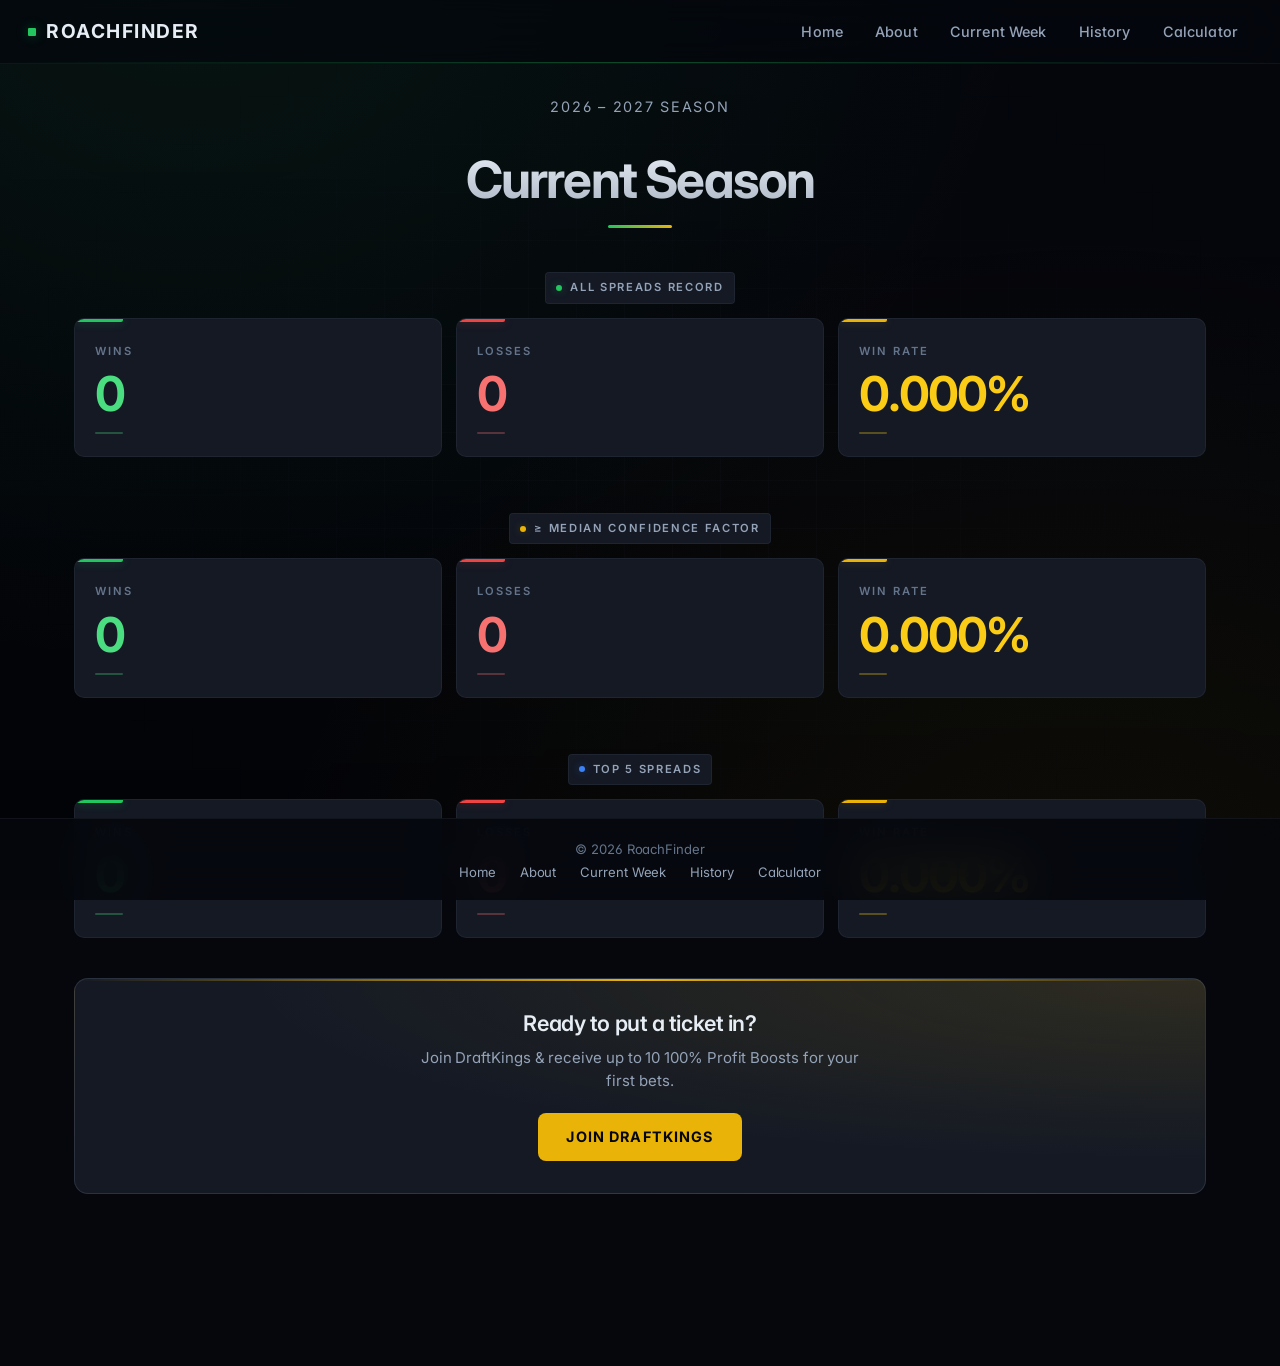
==== site/index.html @ 4dfd5af7 "Initial commit — RoachFinder 3.0" ====
<!DOCTYPE html>
<html lang="en">
<head>
    <meta charset="UTF-8">
    <meta name="viewport" content="width=device-width, initial-scale=1.0, viewport-fit=cover">
    <meta name="theme-color" content="#05070d">
    <title>RoachFinder 3.0 — Home</title>
    <link href="https://fonts.googleapis.com/css2?family=Inter:wght@400;500;600;700;800&display=swap" rel="stylesheet">
    <link rel="stylesheet" href="style.css">
</head>
<body>
    <!-- ── Navbar ──────────────────────────────────────────── -->
    <nav class="navbar">
        <a href="index.html" class="brand">RoachFinder</a>
        <ul class="nav-links">
            <li><a href="index.html">Home</a></li>
            <li><a href="about.html">About</a></li>
            <li><a href="current-week.html">Current Week</a></li>
            <li><a href="history.html">History</a></li>
            <li><a href="calculator.html">Calculator</a></li>
        </ul>
        <div class="hamburger">
            <span></span>
            <span></span>
            <span></span>
        </div>
    </nav>

    <div class="mobile-overlay"></div>
    <div class="mobile-nav">
        <a href="index.html">Home</a>
        <a href="about.html">About</a>
        <a href="current-week.html">Current Week</a>
        <a href="history.html">History</a>
        <a href="calculator.html">Calculator</a>
    </div>

    <!-- ── Content ────────────────────────────────────────── -->
    <div class="content">
        <p class="section-subtitle">2026 – 2027 Season</p>
        <h1 class="section-title hero">Current Season</h1>

        <!-- All Spreads Record -->
        <div class="eyebrow-row">
            <span class="section-eyebrow">All Spreads Record</span>
        </div>
        <div class="stat-cards">
            <div class="stat-card wins">
                <div class="label">Wins</div>
                <div class="value" id="all-spreads-wins">0</div>
            </div>
            <div class="stat-card losses">
                <div class="label">Losses</div>
                <div class="value" id="all-spreads-losses">0</div>
            </div>
            <div class="stat-card overall">
                <div class="label">Win Rate</div>
                <div class="value" id="all-spreads-pct">0.000%</div>
            </div>
        </div>

        <!-- Above Median Record -->
        <div class="eyebrow-row">
            <span class="section-eyebrow gold">&ge; Median Confidence Factor</span>
        </div>
        <div class="stat-cards">
            <div class="stat-card wins">
                <div class="label">Wins</div>
                <div class="value" id="above-median-wins">0</div>
            </div>
            <div class="stat-card losses">
                <div class="label">Losses</div>
                <div class="value" id="above-median-losses">0</div>
            </div>
            <div class="stat-card overall">
                <div class="label">Win Rate</div>
                <div class="value" id="above-median-pct">0.000%</div>
            </div>
        </div>

        <!-- Top 5 Record -->
        <div class="eyebrow-row">
            <span class="section-eyebrow blue">Top 5 Spreads</span>
        </div>
        <div class="stat-cards">
            <div class="stat-card wins">
                <div class="label">Wins</div>
                <div class="value" id="top-5-wins">0</div>
            </div>
            <div class="stat-card losses">
                <div class="label">Losses</div>
                <div class="value" id="top-5-losses">0</div>
            </div>
            <div class="stat-card overall">
                <div class="label">Win Rate</div>
                <div class="value" id="top-5-pct">0.000%</div>
            </div>
        </div>

        <!-- DraftKings CTA -->
        <div class="cta-card">
            <h3>Ready to put a ticket in?</h3>
            <p>Join DraftKings &amp; receive up to 10 100% Profit Boosts for your first bets.</p>
            <a href="https://sportsbook.draftkings.com/r/sb/roachjohnson/US-IL-SB" class="cta-btn" target="_blank" rel="noopener">Join DraftKings</a>
        </div>
    </div>

    <!-- ── Footer ──────────────────────────────────────────– -->
    <footer class="footer">
        <p>&copy; 2026 RoachFinder</p>
        <a href="index.html">Home</a>
        <a href="about.html">About</a>
        <a href="current-week.html">Current Week</a>
        <a href="history.html">History</a>
        <a href="calculator.html">Calculator</a>
    </footer>

    <!-- ── Scripts ────────────────────────────────────────── -->
    <script src="main.js"></script>
    <script>
        /**
         * Load and populate season statistics from data/season_record.json
         */
        async function loadSeasonData() {
            const data = await fetchJSON('data/season_record.json');
            if (!data || !data.cumulative) {
                console.warn('Could not load season data');
                return;
            }

            const c = data.cumulative;
            const populate = (key, idPrefix) => {
                if (!c[key]) return;
                const wins   = c[key].wins   ?? 0;
                const losses = c[key].losses ?? 0;
                const pct    = c[key].win_pct ?? 0;
                countUpWhenVisible(document.getElementById(`${idPrefix}-wins`),   wins);
                countUpWhenVisible(document.getElementById(`${idPrefix}-losses`), losses);
                countUpWhenVisible(document.getElementById(`${idPrefix}-pct`),    pct, { decimals: 3, suffix: '%' });
            };

            populate('all_spreads',  'all-spreads');
            populate('above_median', 'above-median');
            populate('top_5',        'top-5');
        }

        document.addEventListener('DOMContentLoaded', loadSeasonData);
    </script>
</body>
</html>
---- site/style.css ----
/* ═══════════════════════════════════════════════════════════════
   RoachFinder 3.0 — Main Stylesheet
   "Deep Data" — premium sports-betting aesthetic.
   Clean structured typography · sharp edges · data-console feel.
   ═══════════════════════════════════════════════════════════════ */

:root {
    /* Core surfaces — deep black with charcoal layers */
    --bg-0:        #05070d;
    --bg-1:        #0a0e16;
    --bg-2:        #0f131d;
    --bg-elev:     #141924;
    --bg-elev-hi:  #1a2030;

    /* Borders & dividers */
    --line:        rgba(148, 163, 184, 0.08);
    --line-strong: rgba(148, 163, 184, 0.18);
    --line-hi:     rgba(148, 163, 184, 0.30);

    /* Typography */
    --text:        #e6edf5;
    --text-dim:    #94a3b8;
    --text-muted:  #64748b;

    /* Brand & accents (sharp sportsbook palette) */
    --accent:      #22c55e;        /* cash green */
    --accent-hi:   #4ade80;
    --accent-glow: rgba(34, 197, 94, 0.35);
    --gold:        #eab308;        /* premium gold */
    --gold-hi:     #facc15;
    --gold-glow:   rgba(234, 179, 8, 0.25);
    --red:         #ef4444;
    --red-hi:      #f87171;
    --blue:        #3b82f6;
    --cyan:        #06b6d4;

    /* Shadows */
    --shadow-1:    0 1px 2px rgba(0,0,0,0.4);
    --shadow-2:    0 4px 16px rgba(0,0,0,0.5);
    --shadow-3:    0 12px 36px rgba(0,0,0,0.55);

    /* Timing */
    --easing: cubic-bezier(0.2, 0.8, 0.2, 1);

    /* Back-compat aliases (used by some pages) */
    --text-secondary: var(--text-dim);
    --text-primary:   var(--text);
    --accent-blue:    var(--blue);
    --accent-cyan:    var(--cyan);
    --green:          var(--accent);
    --border:         var(--line);
    --primary-dark:   var(--bg-0);
    --primary-blue:   var(--bg-1);
    --surface:        var(--bg-elev);
    --surface-hover:  var(--bg-elev-hi);
}

* { box-sizing: border-box; margin: 0; padding: 0; }

html {
    scroll-behavior: smooth;
    -webkit-text-size-adjust: 100%;
}

body {
    min-height: 100vh;
    background: var(--bg-0);
    color: var(--text);
    font-family: 'Inter', -apple-system, BlinkMacSystemFont, 'Segoe UI', sans-serif;
    font-feature-settings: "ss01", "cv02", "cv11";
    font-size: 15px;
    line-height: 1.55;
    letter-spacing: -0.005em;
    -webkit-font-smoothing: antialiased;
    -moz-osx-font-smoothing: grayscale;
    overflow-x: hidden;
}

/* Faint grid + radial accent — screens look alive but not busy */
body::before {
    content: '';
    position: fixed;
    inset: 0;
    background:
        radial-gradient(ellipse at 15% -10%,  rgba(34,197,94,0.08)  0%, transparent 55%),
        radial-gradient(ellipse at 85% 110%,  rgba(234,179,8,0.06)  0%, transparent 55%),
        linear-gradient(180deg, transparent 0%, rgba(0,0,0,0.5) 100%);
    pointer-events: none;
    z-index: -2;
}

body::after {
    content: '';
    position: fixed;
    inset: 0;
    background-image:
        linear-gradient(rgba(148,163,184,0.025) 1px, transparent 1px),
        linear-gradient(90deg, rgba(148,163,184,0.025) 1px, transparent 1px);
    background-size: 48px 48px;
    pointer-events: none;
    z-index: -1;
    mask-image: radial-gradient(ellipse at center, black 20%, transparent 75%);
    -webkit-mask-image: radial-gradient(ellipse at center, black 20%, transparent 75%);
}

/* ── Typography ─────────────────────────────────────────────── */
h1, h2, h3, h4, h5, h6 {
    color: var(--text);
    font-weight: 600;
    letter-spacing: -0.02em;
    line-height: 1.15;
}
h1 { font-size: clamp(2rem, 4.5vw, 3rem); font-weight: 700; }
h2 { font-size: clamp(1.5rem, 3vw, 2rem); }
h3 { font-size: 1.25rem; }

a {
    color: var(--accent-hi);
    text-decoration: none;
    transition: color .2s var(--easing);
}
a:hover { color: var(--accent); }

/* Numeric / tabular data — the "ticker" look */
.ticker, .stat-card .value, .spectrum-bar, .pick-box, .game-detail,
.season-table, .calculator-card input, .result-value {
    font-feature-settings: "tnum" 1, "lnum" 1;
    font-variant-numeric: tabular-nums;
}

/* ── Navbar ─────────────────────────────────────────────────── */
.navbar {
    position: fixed;
    top: 0; left: 0;
    width: 100%;
    z-index: 1000;
    background: rgba(5, 7, 13, 0.75);
    backdrop-filter: blur(24px) saturate(1.4);
    -webkit-backdrop-filter: blur(24px) saturate(1.4);
    border-bottom: 1px solid var(--line);
    height: 64px;
    display: flex;
    align-items: center;
    padding: 0 28px;
}

.navbar::after {
    content: '';
    position: absolute;
    left: 0; right: 0; bottom: 0;
    height: 1px;
    background: linear-gradient(90deg, transparent, var(--accent-glow) 50%, transparent);
}

.navbar .brand {
    font-size: 1.2rem;
    font-weight: 700;
    letter-spacing: 0.08em;
    text-transform: uppercase;
    color: var(--text);
    display: inline-flex;
    align-items: center;
    gap: 10px;
}

.navbar .brand::before {
    content: '';
    display: inline-block;
    width: 8px;
    height: 8px;
    background: var(--accent);
    box-shadow: 0 0 12px var(--accent-glow);
    border-radius: 1px;
    animation: pulse 2.4s ease-in-out infinite;
}

@keyframes pulse {
    0%, 100% { opacity: 1;   transform: scale(1); }
    50%      { opacity: 0.55; transform: scale(0.85); }
}

.navbar .nav-links {
    margin-left: auto;
    display: flex;
    gap: 4px;
    list-style: none;
}

.navbar .nav-links a {
    color: var(--text-dim);
    padding: 8px 14px;
    font-weight: 500;
    font-size: 0.9rem;
    letter-spacing: 0.01em;
    border-radius: 6px;
    transition: color .2s var(--easing), background .2s var(--easing);
}

.navbar .nav-links a:hover {
    color: var(--text);
    background: rgba(255,255,255,0.04);
}

/* Hamburger */
.hamburger {
    display: none;
    flex-direction: column;
    justify-content: center;
    gap: 5px;
    cursor: pointer;
    margin-left: auto;
    width: 40px;
    height: 40px;
    align-items: center;
    border-radius: 6px;
}
.hamburger span {
    width: 22px;
    height: 1.5px;
    background: var(--text);
    transition: .3s var(--easing);
}
.hamburger:hover { background: rgba(255,255,255,0.04); }

/* Mobile nav */
.mobile-nav {
    display: none;
    position: fixed;
    top: 64px;
    right: 0;
    width: min(320px, 85vw);
    height: calc(100vh - 64px);
    background: rgba(5, 7, 13, 0.98);
    backdrop-filter: blur(24px);
    border-left: 1px solid var(--line);
    z-index: 999;
    padding: 24px 0;
    flex-direction: column;
}
.mobile-nav.open { display: flex; }

.mobile-nav a {
    color: var(--text-dim);
    padding: 16px 28px;
    font-weight: 500;
    font-size: 1rem;
    letter-spacing: 0.01em;
    transition: color .2s, background .2s;
    border-left: 2px solid transparent;
}
.mobile-nav a:hover {
    color: var(--text);
    background: rgba(34,197,94,0.05);
    border-left-color: var(--accent);
}

.mobile-overlay {
    display: none;
    position: fixed;
    inset: 0;
    background: rgba(0,0,0,0.6);
    z-index: 998;
    backdrop-filter: blur(2px);
}
.mobile-overlay.open { display: block; }

@media (max-width: 820px) {
    .navbar { padding: 0 18px; }
    .navbar .nav-links { display: none; }
    .hamburger { display: flex; }
}

/* ── Content ────────────────────────────────────────────────── */
.content {
    padding-top: 96px;
    min-height: 100vh;
    padding-bottom: 140px;
    max-width: 1180px;
    margin: 0 auto;
    padding-left: 24px;
    padding-right: 24px;
}

@media (max-width: 600px) {
    .content {
        padding-top: 84px;
        padding-left: 16px;
        padding-right: 16px;
    }
}

/* ── Section Headers ────────────────────────────────────────── */
.section-title {
    text-align: center;
    margin: 40px 0 4px;
    font-size: clamp(1.35rem, 2.5vw, 1.75rem);
    font-weight: 600;
    letter-spacing: -0.015em;
}

.section-title.hero {
    font-size: clamp(2.2rem, 5vw, 3.2rem);
    font-weight: 700;
    letter-spacing: -0.035em;
    background: linear-gradient(180deg, var(--text) 0%, #8b96a8 120%);
    -webkit-background-clip: text;
    -webkit-text-fill-color: transparent;
    background-clip: text;
    margin-top: 16px;
}

.section-title.hero::after {
    content: '';
    display: block;
    width: 64px;
    height: 3px;
    background: linear-gradient(90deg, var(--accent), var(--gold));
    margin: 16px auto 0;
    border-radius: 2px;
}

.section-subtitle {
    text-align: center;
    color: var(--text-dim);
    font-size: 0.9rem;
    letter-spacing: 0.12em;
    text-transform: uppercase;
    margin-bottom: 32px;
}

/* Label chip — "CATEGORY" style above each stat group */
.section-eyebrow {
    display: inline-flex;
    align-items: center;
    gap: 8px;
    font-size: 0.7rem;
    font-weight: 600;
    letter-spacing: 0.15em;
    text-transform: uppercase;
    color: var(--text-dim);
    padding: 6px 10px;
    background: var(--bg-elev);
    border: 1px solid var(--line);
    border-radius: 4px;
    margin: 40px auto 14px;
}

.section-eyebrow::before {
    content: '';
    width: 6px;
    height: 6px;
    background: var(--accent);
    border-radius: 50%;
    box-shadow: 0 0 8px var(--accent-glow);
}

.section-eyebrow.gold::before { background: var(--gold); box-shadow: 0 0 8px var(--gold-glow); }
.section-eyebrow.blue::before { background: var(--blue);  box-shadow: 0 0 8px rgba(59,130,246,0.35); }

.eyebrow-row { text-align: center; }

.hr-divider {
    border: none;
    height: 1px;
    background: linear-gradient(to right, transparent, var(--line-strong), transparent);
    margin: 48px 0;
}

/* ── Stat Cards ────────────────────────────────────────────── */
.stat-cards {
    display: grid;
    grid-template-columns: repeat(3, 1fr);
    gap: 14px;
    margin-bottom: 16px;
}

.stat-card {
    position: relative;
    background: var(--bg-elev);
    border: 1px solid var(--line);
    border-radius: 10px;
    padding: 24px 20px 22px;
    text-align: left;
    overflow: hidden;
    transition: transform .25s var(--easing),
                border-color .25s var(--easing),
                box-shadow .25s var(--easing);
}

/* Thin color stripe at top-left of each card */
.stat-card::before {
    content: '';
    position: absolute;
    top: 0; left: 0;
    width: 48px; height: 3px;
    background: var(--text-muted);
    border-radius: 0 0 2px 0;
}

/* Subtle corner glow */
.stat-card::after {
    content: '';
    position: absolute;
    top: -80px; right: -80px;
    width: 180px; height: 180px;
    background: radial-gradient(circle, var(--accent-glow) 0%, transparent 65%);
    opacity: 0;
    transition: opacity .3s var(--easing);
    pointer-events: none;
}

.stat-card:hover {
    transform: translateY(-2px);
    border-color: var(--line-hi);
    box-shadow: var(--shadow-2);
}
.stat-card:hover::after { opacity: 0.6; }

.stat-card.wins::before    { background: var(--accent); box-shadow: 0 0 10px var(--accent-glow); }
.stat-card.losses::before  { background: var(--red);    box-shadow: 0 0 10px rgba(239,68,68,0.35); }
.stat-card.overall::before { background: var(--gold);   box-shadow: 0 0 10px var(--gold-glow); }

.stat-card.losses::after   { background: radial-gradient(circle, rgba(239,68,68,0.25) 0%, transparent 65%); }
.stat-card.overall::after  { background: radial-gradient(circle, var(--gold-glow) 0%, transparent 65%); }

.stat-card .label {
    font-size: 0.7rem;
    color: var(--text-muted);
    font-weight: 600;
    letter-spacing: 0.18em;
    text-transform: uppercase;
    margin-bottom: 10px;
}

.stat-card .value {
    font-size: clamp(2.25rem, 5vw, 3rem);
    font-weight: 700;
    letter-spacing: -0.04em;
    line-height: 1;
    color: var(--text);
    font-variant-numeric: tabular-nums;
}

.stat-card.wins    .value { color: var(--accent-hi); }
.stat-card.losses  .value { color: var(--red-hi); }
.stat-card.overall .value { color: var(--gold-hi); }

/* tiny underline bar under the number */
.stat-card .value::after {
    content: '';
    display: block;
    width: 28px;
    height: 2px;
    background: currentColor;
    opacity: 0.3;
    margin-top: 14px;
    border-radius: 1px;
}

@media (max-width: 680px) {
    .stat-cards { grid-template-columns: 1fr; gap: 10px; }
    .stat-card { padding: 20px; }
    .stat-card .value { font-size: 2.4rem; }
}

/* ── Game Cards (Current Week) ──────────────────────────────── */
.game-card {
    background: var(--bg-elev);
    border: 1px solid var(--line);
    border-radius: 12px;
    margin-bottom: 20px;
    overflow: hidden;
    transition: border-color .25s var(--easing),
                box-shadow .25s var(--easing),
                transform .25s var(--easing);
}

.game-card:hover {
    border-color: var(--line-hi);
    box-shadow: var(--shadow-2);
    transform: translateY(-1px);
}

.game-card-section {
    padding: 18px 22px;
    border-bottom: 1px solid var(--line);
    position: relative;
}

.game-card-section:last-child { border-bottom: none; }

/* Data-console style side-stripes */
.game-card-section.info     { border-left: 3px solid var(--blue); }
.game-card-section.sportsbook { border-left: 3px solid var(--red); }
.game-card-section.pick     { border-left: 3px solid var(--accent); background: linear-gradient(90deg, rgba(34,197,94,0.08), transparent 60%); }

.game-card-title {
    font-size: 1.15rem;
    font-weight: 600;
    text-align: center;
    margin-bottom: 14px;
    letter-spacing: -0.01em;
}

.game-detail {
    display: inline-flex;
    align-items: center;
    background: var(--bg-2);
    border: 1px solid var(--line);
    padding: 6px 12px;
    border-radius: 6px;
    margin: 3px;
    font-size: 0.82rem;
    color: var(--text-dim);
    font-weight: 500;
}

.game-detail strong {
    color: var(--text);
    margin-left: 6px;
    font-weight: 600;
}

.winning-pick {
    font-size: 1.15rem;
    font-weight: 700;
    text-align: center;
    margin-top: 14px;
    padding: 14px 16px;
    background: rgba(34,197,94,0.10);
    border-radius: 8px;
    border: 1px solid rgba(34,197,94,0.25);
    color: var(--accent-hi);
    letter-spacing: 0.01em;
}

/* ── Confidence Spectrum ────────────────────────────────────── */
.spectrum-container {
    max-width: 920px;
    margin: 20px auto;
    background: var(--bg-elev);
    border: 1px solid var(--line);
    border-radius: 12px;
    padding: 20px 24px;
}

.spectrum-bar-wrapper {
    margin-bottom: 8px;
    position: relative;
    min-height: 34px;
}

.spectrum-bar {
    border-radius: 4px;
    padding: 6px 12px;
    height: 34px;
    position: relative;
    display: flex;
    align-items: center;
    justify-content: space-between;
    color: #05070d;
    font-weight: 700;
    font-size: 0.8rem;
    letter-spacing: 0.02em;
    white-space: nowrap;
    box-shadow: inset 0 -1px 0 rgba(0,0,0,0.15);
}

.spectrum-label-outside {
    position: absolute;
    left: calc(100% + 10px);
    top: 50%;
    transform: translateY(-50%);
    color: var(--text-dim);
    font-weight: 600;
    font-size: 0.8rem;
    white-space: nowrap;
    font-variant-numeric: tabular-nums;
}

/* ── Pick Boxes (Top 5 / Above Median) ──────────────────────── */
.pick-boxes {
    display: flex;
    flex-wrap: wrap;
    gap: 10px;
    justify-content: center;
    margin: 18px 0;
}

.pick-box {
    background: linear-gradient(180deg, rgba(34,197,94,0.15), rgba(34,197,94,0.08));
    color: var(--accent-hi);
    border: 1px solid rgba(34,197,94,0.35);
    border-radius: 8px;
    padding: 14px 18px;
    text-align: center;
    font-weight: 600;
    min-width: 150px;
    flex: 1;
    max-width: 210px;
    transition: transform .2s var(--easing), border-color .2s;
    position: relative;
}

.pick-box:hover {
    transform: translateY(-2px);
    border-color: rgba(34,197,94,0.6);
}

.pick-box.numbered { position: relative; }
.pick-box .rank {
    display: block;
    font-size: 0.65rem;
    font-weight: 700;
    letter-spacing: 0.18em;
    text-transform: uppercase;
    opacity: 0.7;
    margin-bottom: 4px;
}

.pick-box.above-med {
    background: linear-gradient(180deg, rgba(148,163,184,0.10), rgba(148,163,184,0.04));
    border-color: var(--line-strong);
    color: var(--text);
}

/* ── History Tables ─────────────────────────────────────────── */
.season-table {
    width: 100%;
    border-collapse: collapse;
    margin: 16px 0;
    border-radius: 10px;
    overflow: hidden;
    border: 1px solid var(--line);
    background: var(--bg-elev);
    font-size: 0.9rem;
}

.season-table th, .season-table td {
    padding: 12px 16px;
    text-align: center;
}

.season-table thead {
    background: var(--bg-2);
    border-bottom: 1px solid var(--line-strong);
}

.season-table th {
    color: var(--text-dim);
    font-weight: 600;
    font-size: 0.72rem;
    letter-spacing: 0.14em;
    text-transform: uppercase;
}
.season-table th.wins    { color: var(--accent-hi); }
.season-table th.losses  { color: var(--red-hi); }
.season-table th.overall { color: var(--gold-hi); }

.season-table tbody tr { transition: background .2s; }
.season-table tbody tr:hover { background: rgba(255,255,255,0.025); }
.season-table tbody tr:nth-child(even) { background: rgba(255,255,255,0.015); }

.season-table td {
    color: var(--text);
    font-variant-numeric: tabular-nums;
}
.season-table td.win-val  { color: var(--accent-hi); font-weight: 600; }
.season-table td.loss-val { color: var(--red-hi); font-weight: 600; }

/* ── Accordion ──────────────────────────────────────────────── */
.accordion { margin: 16px 0; }

.accordion-header {
    background: var(--bg-elev);
    border: 1px solid var(--line);
    border-radius: 8px;
    padding: 14px 20px;
    cursor: pointer;
    display: flex;
    justify-content: space-between;
    align-items: center;
    margin-bottom: 4px;
    transition: background .2s, border-color .2s;
    font-weight: 500;
}

.accordion-header:hover {
    background: var(--bg-elev-hi);
    border-color: var(--line-strong);
}

.accordion-header .arrow {
    transition: transform .3s var(--easing);
    color: var(--text-dim);
    font-size: 1rem;
}

.accordion-header.open .arrow { transform: rotate(180deg); }

.accordion-body {
    display: none;
    padding: 20px 24px;
    background: var(--bg-1);
    border: 1px solid var(--line);
    border-radius: 0 0 8px 8px;
    margin-top: -4px;
    margin-bottom: 8px;
}

.accordion-body.open { display: block; }

.week-buttons {
    display: flex;
    flex-wrap: wrap;
    gap: 8px;
    justify-content: center;
    margin: 16px 0;
}

.week-btn {
    background: var(--bg-elev);
    color: var(--text);
    border: 1px solid var(--line-strong);
    border-radius: 6px;
    min-width: 44px;
    height: 40px;
    padding: 0 12px;
    display: inline-flex;
    align-items: center;
    justify-content: center;
    cursor: pointer;
    font-weight: 600;
    font-size: 0.85rem;
    font-variant-numeric: tabular-nums;
    transition: all .2s var(--easing);
}

.week-btn:hover {
    background: rgba(34,197,94,0.1);
    border-color: var(--accent);
    color: var(--accent-hi);
    transform: translateY(-1px);
}

/* ── About Page ─────────────────────────────────────────────── */
.about-section {
    background: var(--bg-elev);
    border: 1px solid var(--line);
    border-radius: 12px;
    padding: 32px;
    margin-bottom: 20px;
    position: relative;
}

@media (max-width: 600px) { .about-section { padding: 22px; } }

.about-section h3 {
    margin-bottom: 14px;
    color: var(--text);
}

.about-section p {
    color: var(--text-dim);
    margin-bottom: 12px;
    line-height: 1.7;
}

.highlight-box {
    border-radius: 8px;
    padding: 18px 20px;
    margin: 14px 0;
    border: 1px solid var(--line);
}

.highlight-box.green   { background: rgba(34,197,94,0.08);  border-color: rgba(34,197,94,0.25); }
.highlight-box.blue    { background: rgba(59,130,246,0.08); border-color: rgba(59,130,246,0.25); }
.highlight-box.red     { background: rgba(239,68,68,0.08);  border-color: rgba(239,68,68,0.30); color: var(--text); }
.highlight-box.warning { background: rgba(234,179,8,0.08);  border-color: rgba(234,179,8,0.30); }

/* ── Calculator ─────────────────────────────────────────────── */
.calculator-card {
    background: var(--bg-elev);
    border: 1px solid var(--line);
    border-radius: 12px;
    padding: 32px;
    max-width: 560px;
    margin: 0 auto 28px;
    position: relative;
    overflow: hidden;
}

.calculator-card::before {
    content: '';
    position: absolute;
    top: 0; left: 0; right: 0;
    height: 2px;
    background: linear-gradient(90deg, var(--accent), var(--gold));
    opacity: 0.6;
}

@media (max-width: 600px) { .calculator-card { padding: 24px; } }

.calculator-card h2 {
    text-align: center;
    margin-bottom: 6px;
    font-weight: 600;
}

.calc-subtitle {
    text-align: center;
    color: var(--text-dim);
    margin-bottom: 28px;
    font-size: 0.9rem;
}

.input-group { margin-bottom: 18px; }

.input-group label {
    display: block;
    margin-bottom: 6px;
    color: var(--text-dim);
    font-weight: 600;
    font-size: 0.75rem;
    letter-spacing: 0.12em;
    text-transform: uppercase;
}

.input-group input {
    width: 100%;
    padding: 12px 14px;
    border: 1px solid var(--line-strong);
    border-radius: 6px;
    font-size: 1rem;
    background: var(--bg-1);
    color: var(--text);
    font-family: inherit;
    font-variant-numeric: tabular-nums;
    transition: border-color .2s, box-shadow .2s;
}

.input-group input:focus {
    outline: none;
    border-color: var(--accent);
    box-shadow: 0 0 0 3px rgba(34,197,94,0.15);
}

.calc-btn {
    width: 100%;
    background: var(--accent);
    color: #05070d;
    padding: 14px;
    border: none;
    border-radius: 8px;
    font-size: 0.95rem;
    font-weight: 700;
    letter-spacing: 0.06em;
    text-transform: uppercase;
    cursor: pointer;
    transition: transform .15s var(--easing), box-shadow .2s, background .2s;
    margin-bottom: 18px;
}

.calc-btn:hover {
    background: var(--accent-hi);
    transform: translateY(-1px);
    box-shadow: 0 8px 20px var(--accent-glow);
}

.calc-btn:active { transform: translateY(0); }

.calc-results {
    display: none;
    background: var(--bg-1);
    border: 1px solid var(--line);
    border-radius: 8px;
    padding: 18px 20px;
    margin-bottom: 14px;
}

.calc-results.visible { display: block; }

.result-row {
    display: flex;
    justify-content: space-between;
    align-items: center;
    padding: 10px 0;
    border-bottom: 1px solid var(--line);
    font-size: 0.9rem;
}

.result-row:last-child { border-bottom: none; }

.result-label { color: var(--text-dim); letter-spacing: 0.02em; }

.result-value {
    font-weight: 700;
    font-size: 1rem;
    color: var(--text);
    font-variant-numeric: tabular-nums;
}

.result-row.highlight {
    background: rgba(34,197,94,0.10);
    border-radius: 6px;
    padding: 10px 14px;
    margin: 4px -4px;
    border: 1px solid rgba(34,197,94,0.25);
}
.result-row.highlight .result-value { color: var(--accent-hi); }

.result-row.highlight-blue {
    background: rgba(59,130,246,0.10);
    border-radius: 6px;
    padding: 10px 14px;
    margin: 4px -4px;
    border: 1px solid rgba(59,130,246,0.25);
}
.result-row.highlight-blue .result-value { color: #93c5fd; }

/* ── CTA Card ───────────────────────────────────────────────── */
.cta-card {
    background:
        radial-gradient(ellipse at top right, rgba(234,179,8,0.12) 0%, transparent 60%),
        var(--bg-elev);
    border: 1px solid var(--line-strong);
    border-radius: 14px;
    padding: 32px;
    text-align: center;
    margin: 40px 0 32px;
    position: relative;
    overflow: hidden;
}

.cta-card::before {
    content: '';
    position: absolute;
    top: 0; left: 0; right: 0;
    height: 2px;
    background: linear-gradient(90deg, transparent, var(--gold), transparent);
}

.cta-card h3 {
    margin-bottom: 10px;
    font-size: 1.35rem;
    font-weight: 600;
}
.cta-card p {
    color: var(--text-dim);
    margin-bottom: 20px;
    max-width: 460px;
    margin-left: auto;
    margin-right: auto;
}

.cta-btn {
    display: inline-block;
    padding: 13px 28px;
    background: var(--gold);
    color: #05070d;
    border-radius: 8px;
    font-weight: 700;
    font-size: 0.9rem;
    letter-spacing: 0.08em;
    text-transform: uppercase;
    transition: transform .15s, box-shadow .2s, background .2s;
}

.cta-btn:hover {
    background: var(--gold-hi);
    transform: translateY(-1px);
    box-shadow: 0 10px 24px var(--gold-glow);
    color: #05070d;
}

/* ── Footer ─────────────────────────────────────────────────── */
.footer {
    background: rgba(5, 7, 13, 0.9);
    backdrop-filter: blur(20px);
    padding: 18px 32px;
    border-top: 1px solid var(--line);
    text-align: center;
    position: fixed;
    bottom: 0;
    width: 100%;
    z-index: 999;
    font-size: 0.82rem;
    color: var(--text-muted);
}

.footer p { margin: 2px 0; }

.footer a {
    color: var(--text-dim);
    margin: 0 10px;
    font-size: 0.82rem;
    transition: color .2s;
}
.footer a:hover { color: var(--accent-hi); }

@media (max-width: 600px) {
    .footer { padding: 14px 16px; }
    .footer a { margin: 0 6px; font-size: 0.75rem; }
}

/* ── Scrollbar ──────────────────────────────────────────────── */
::-webkit-scrollbar { width: 8px; height: 8px; }
::-webkit-scrollbar-track { background: var(--bg-0); }
::-webkit-scrollbar-thumb {
    background: var(--bg-elev-hi);
    border-radius: 4px;
    border: 2px solid var(--bg-0);
}
::-webkit-scrollbar-thumb:hover { background: var(--line-hi); }

/* ── Loading State ──────────────────────────────────────────── */
.loading {
    text-align: center;
    padding: 40px;
    color: var(--text-dim);
    font-size: 0.9rem;
    letter-spacing: 0.05em;
}

.loading::after {
    content: '';
    display: inline-block;
    width: 18px;
    height: 18px;
    border: 2px solid var(--line-strong);
    border-top-color: var(--accent);
    border-radius: 50%;
    animation: spin .8s linear infinite;
    margin-left: 10px;
    vertical-align: middle;
}

@keyframes spin { to { transform: rotate(360deg); } }

/* ── Count-up animation helper ──────────────────────────────── */
.stat-card .value[data-animated="true"] {
    animation: countFadeIn .6s var(--easing);
}

@keyframes countFadeIn {
    from { opacity: 0; transform: translateY(6px); }
    to   { opacity: 1; transform: translateY(0); }
}

/* ── Utility ────────────────────────────────────────────────── */
.center { text-align: center; }
.mono   { font-family: ui-monospace, SFMono-Regular, Menlo, monospace; }
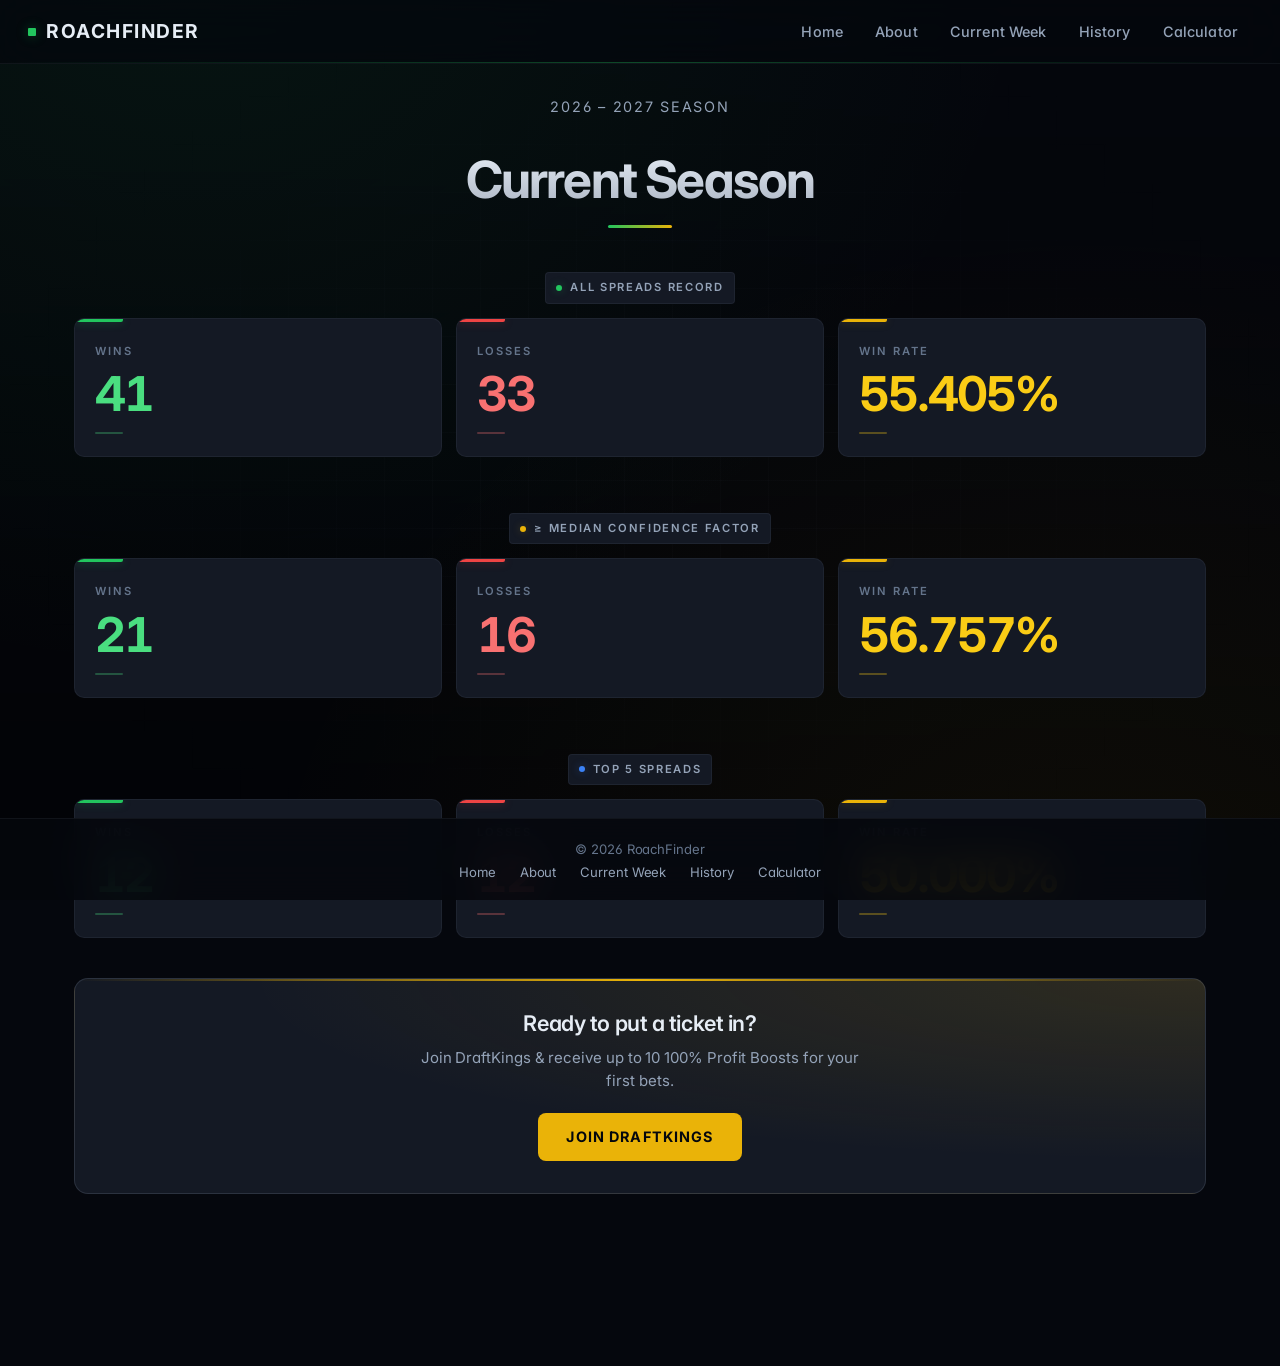
==== commit 9e656d3d: "Add temporary Week 7 notice to homepage Explains why Week 6 picks never posted and that the week has" ====
--- a/site/index.html
+++ b/site/index.html
@@ -37,6 +37,21 @@
 
     <!-- ── Content ────────────────────────────────────────── -->
     <div class="content">
+        <!-- ===== TEMPORARY NOTICE — Week 7 only. Auto-hides after the
+             data-hide-after date below; delete this whole block any time. ===== -->
+        <div class="notice-card" id="week-notice" data-hide-after="2026-10-28">
+            <span class="notice-label">Notice</span>
+            <h3>About last week</h3>
+            <p>
+                A bug pulled the wrong week and the lines came back empty, so Week 6 picks
+                never went up. I was in Ireland and didn’t catch it
+                until I got back. It’s been backfilled and graded off the closing lines —
+                <strong>7–7 against the spread</strong>. Fixed on my end, and it won’t
+                happen again. <a href="current-week.html">Week 7</a> is up.
+            </p>
+        </div>
+        <!-- ===== END TEMPORARY NOTICE ===== -->
+
         <p class="section-subtitle">2026 – 2027 Season</p>
         <h1 class="section-title hero">Current Season</h1>
 
@@ -144,6 +159,20 @@
             populate('top_5',        'top-5');
         }
 
+        /**
+         * Temporary homepage notice: remove itself once its date has passed,
+         * so a one-week note can't quietly live on the homepage for a month.
+         */
+        function expireNotice() {
+            const el = document.getElementById('week-notice');
+            if (!el) return;
+            const until = el.dataset.hideAfter;
+            if (!until) return;
+            const cutoff = new Date(`${until}T00:00:00`);
+            if (!isNaN(cutoff) && new Date() >= cutoff) el.remove();
+        }
+
+        document.addEventListener('DOMContentLoaded', expireNotice);
         document.addEventListener('DOMContentLoaded', loadSeasonData);
     </script>
 </body>
--- a/site/style.css
+++ b/site/style.css
@@ -548,9 +548,13 @@
     margin-bottom: 8px;
     position: relative;
     min-height: 34px;
+    display: flex;
+    align-items: center;
+    gap: 10px;
 }
 
 .spectrum-bar {
+    flex-shrink: 0;
     border-radius: 4px;
     padding: 6px 12px;
     height: 34px;
@@ -567,10 +571,6 @@
 }
 
 .spectrum-label-outside {
-    position: absolute;
-    left: calc(100% + 10px);
-    top: 50%;
-    transform: translateY(-50%);
     color: var(--text-dim);
     font-weight: 600;
     font-size: 0.8rem;
@@ -973,6 +973,70 @@
     color: #05070d;
 }
 
+/* ── Homepage notice (temporary announcements) ──────────── */
+.notice-card {
+    background:
+        radial-gradient(ellipse at top left, rgba(239,68,68,0.10) 0%, transparent 62%),
+        var(--bg-elev);
+    border: 1px solid var(--line-strong);
+    border-radius: 14px;
+    padding: 26px 28px;
+    margin: 0 0 40px;
+    position: relative;
+    overflow: hidden;
+}
+
+.notice-card::before {
+    content: '';
+    position: absolute;
+    top: 0; left: 0; right: 0;
+    height: 2px;
+    background: linear-gradient(90deg, transparent, var(--red), transparent);
+}
+
+.notice-label {
+    display: inline-block;
+    font-size: 0.68rem;
+    font-weight: 700;
+    letter-spacing: 0.14em;
+    text-transform: uppercase;
+    color: var(--red-hi);
+    margin-bottom: 12px;
+}
+
+.notice-card h3 {
+    font-size: 1.1rem;
+    font-weight: 600;
+    line-height: 1.45;
+    margin-bottom: 12px;
+}
+
+.notice-card p {
+    color: var(--text-dim);
+    font-size: 0.93rem;
+    line-height: 1.65;
+    margin-bottom: 12px;
+}
+
+.notice-card p:last-child { margin-bottom: 0; }
+
+.notice-card .notice-sign {
+    color: var(--text-muted);
+    font-size: 0.88rem;
+}
+
+.notice-card a {
+    color: var(--accent-hi);
+    text-decoration: underline;
+    text-underline-offset: 2px;
+}
+
+@media (max-width: 560px) {
+    .notice-card { padding: 22px 20px; margin-bottom: 32px; }
+    .notice-card h3 { font-size: 1.02rem; }
+    .notice-card p { font-size: 0.89rem; }
+}
+
 /* ── Footer ─────────────────────────────────────────────────── */
 .footer {
     background: rgba(5, 7, 13, 0.9);
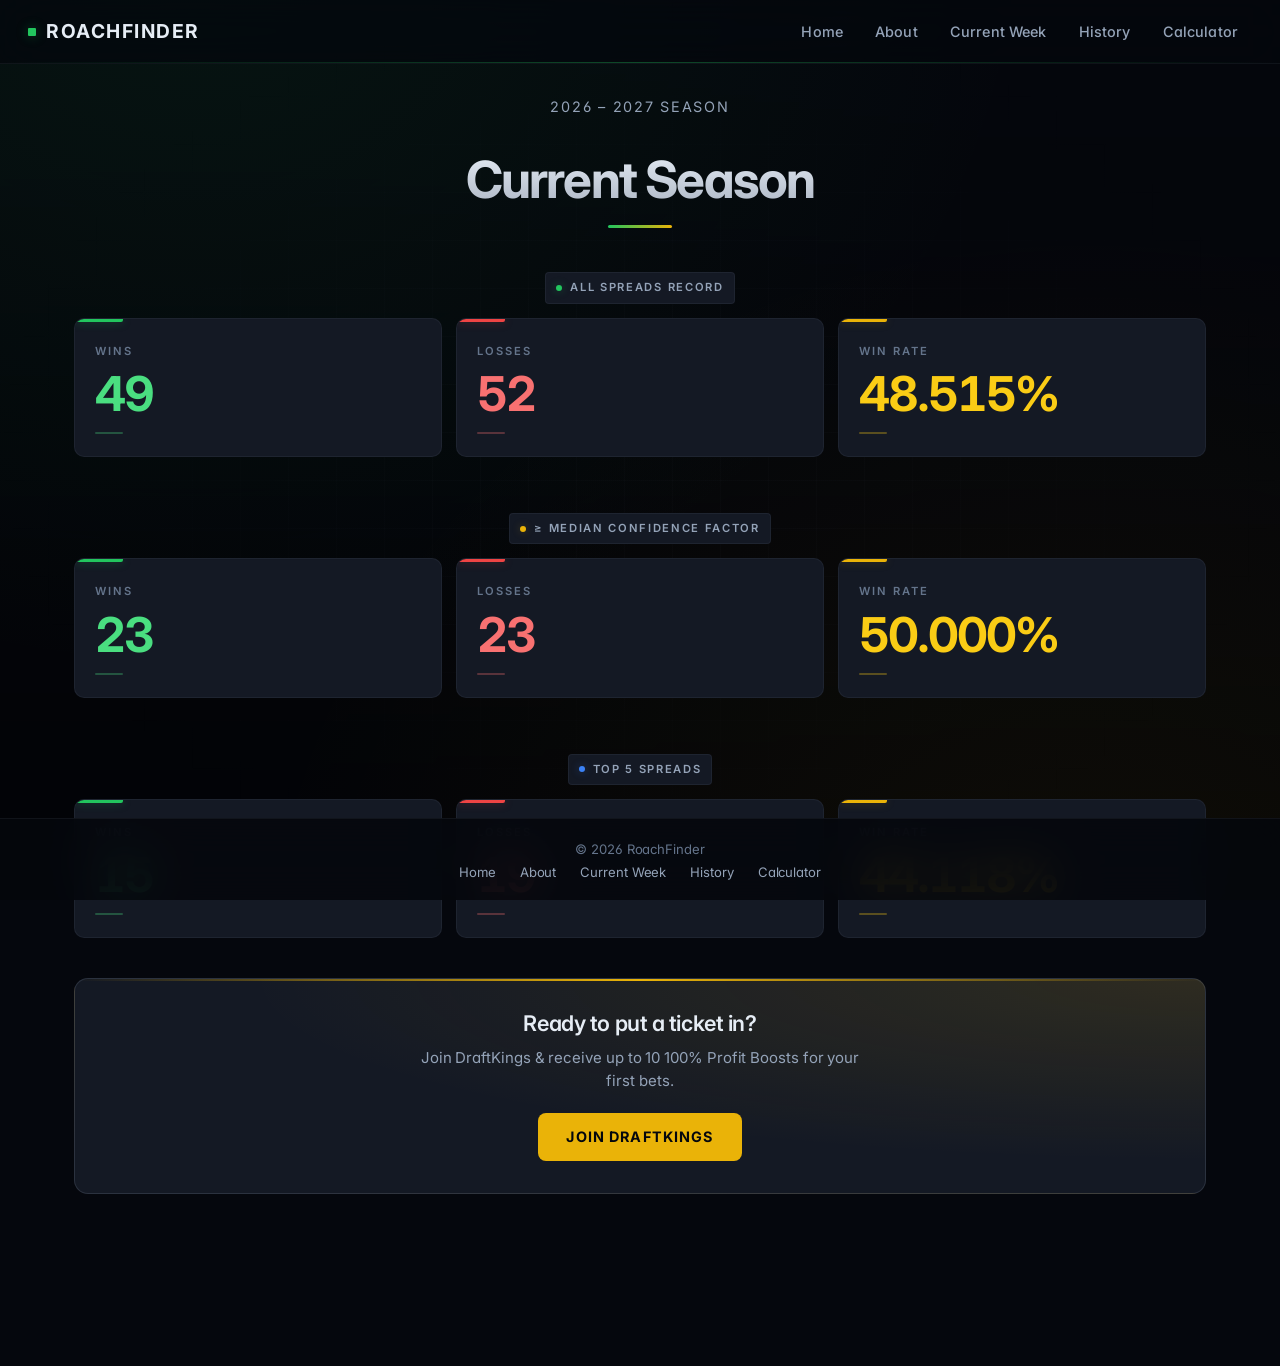
==== commit 201befaa: "Week 8 results, week 9 picks" ====
--- a/site/index.html
+++ b/site/index.html
@@ -37,20 +37,6 @@
 
     <!-- ── Content ────────────────────────────────────────── -->
     <div class="content">
-        <!-- ===== TEMPORARY NOTICE — Week 7 only. Auto-hides after the
-             data-hide-after date below; delete this whole block any time. ===== -->
-        <div class="notice-card" id="week-notice" data-hide-after="2026-10-28">
-            <span class="notice-label">Notice</span>
-            <h3>About last week</h3>
-            <p>
-                A bug pulled the wrong week and the lines came back empty, so Week 6 picks
-                never went up. I was in Ireland and didn’t catch it
-                until I got back. It’s been backfilled and graded off the closing lines —
-                <strong>7–7 against the spread</strong>. Fixed on my end, and it won’t
-                happen again. <a href="current-week.html">Week 7</a> is up.
-            </p>
-        </div>
-        <!-- ===== END TEMPORARY NOTICE ===== -->
 
         <p class="section-subtitle">2026 – 2027 Season</p>
         <h1 class="section-title hero">Current Season</h1>
